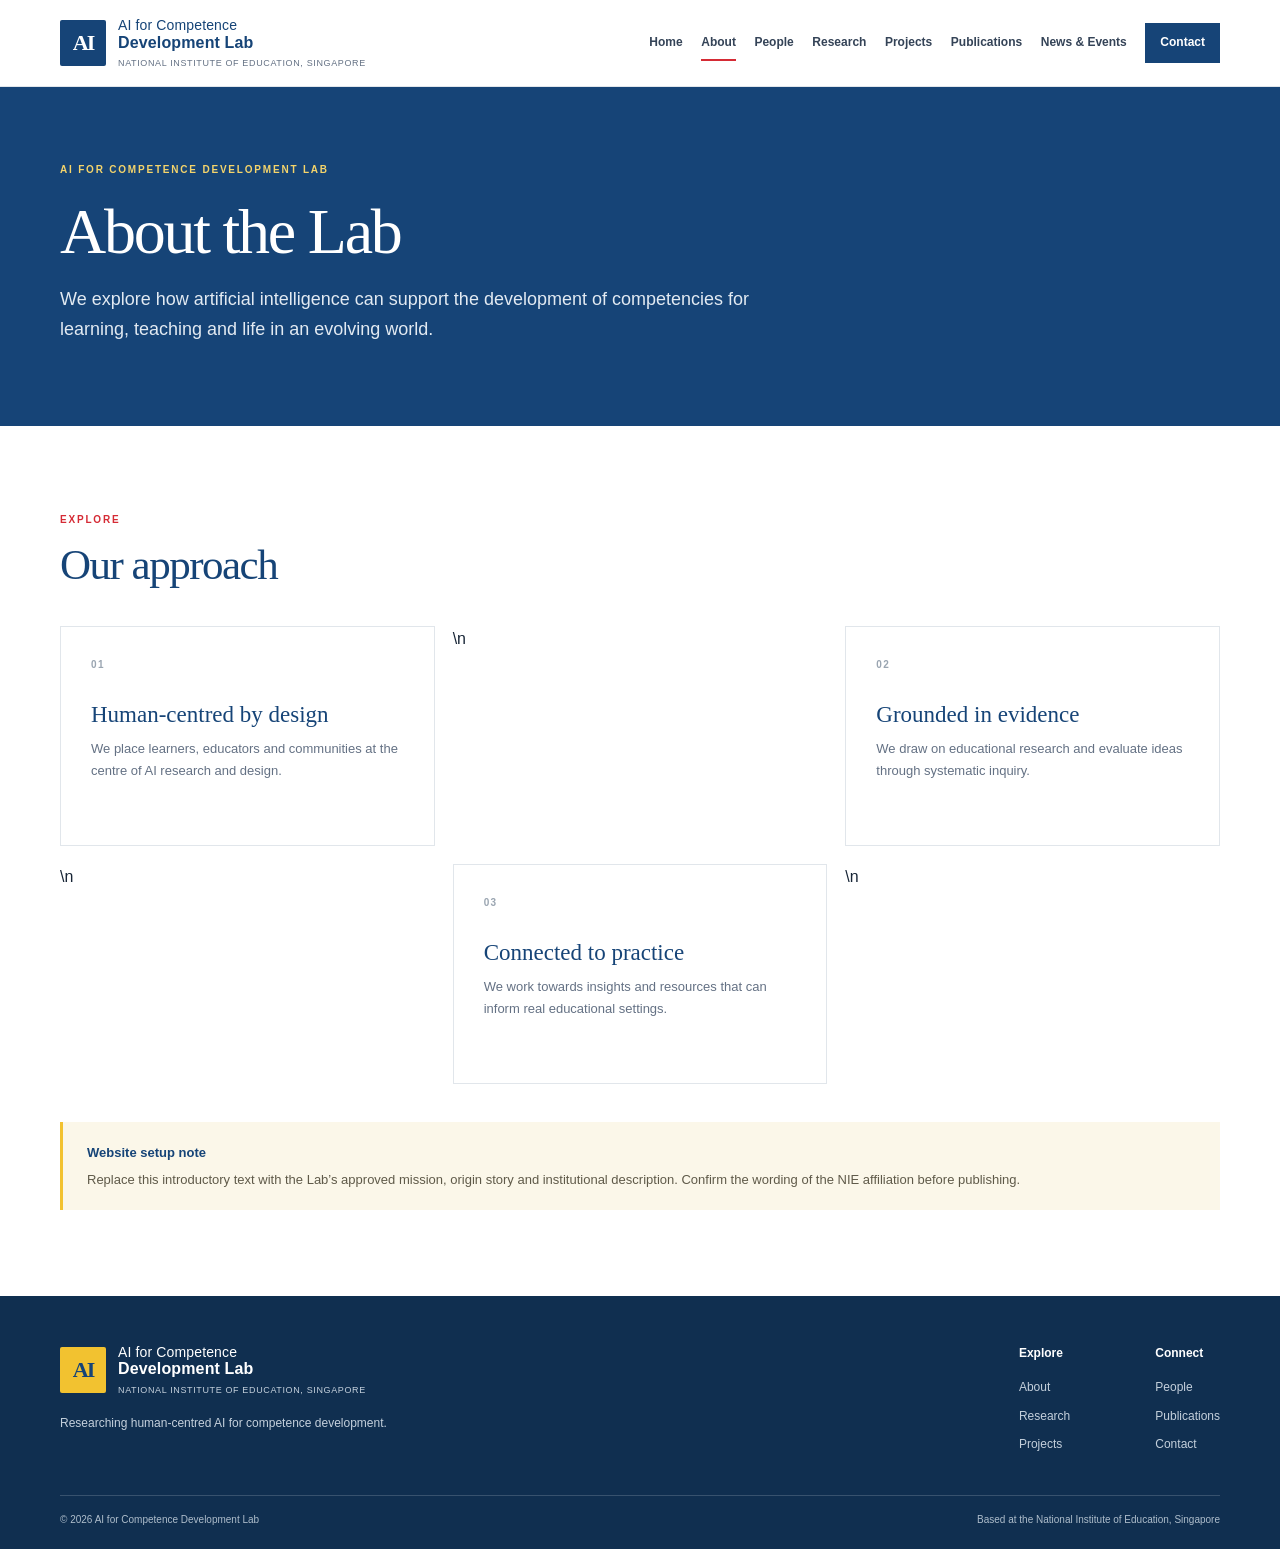
==== about.html @ 262299e7 "update 1" ====
<!doctype html>
<html lang="en">
<head>
  <meta charset="utf-8">
  <meta name="viewport" content="width=device-width, initial-scale=1">
  <meta name="description" content="AI for Competence Development Lab at the National Institute of Education, Singapore.">
  <title>About | AI for Competence Development Lab</title>
  <link rel="stylesheet" href="assets/css/style.css">
  <script src="assets/js/main.js" defer></script>
</head>
<body>
  <a class="skip-link" href="#main">Skip to content</a>
  <header class="site-header"><div class="container header-inner">
    <a class="brand" href="index.html" aria-label="AI for Competence Development Lab home"><span class="brand-mark">AI</span><span class="brand-name">AI for Competence<br><strong>Development Lab</strong><small>National Institute of Education, Singapore</small></span></a>
    <button class="nav-toggle" aria-expanded="false" aria-controls="primary-nav" aria-label="Open navigation"><span></span><span></span><span></span></button>
    <nav id="primary-nav" class="primary-nav" aria-label="Main navigation">
      <a href="index.html">Home</a><a href="about.html" aria-current="page">About</a><a href="people.html" >People</a><a href="research.html" >Research</a><a href="projects.html" >Projects</a><a href="publications.html" >Publications</a><a href="news.html" >News &amp; Events</a><a class="nav-contact" href="contact.html" >Contact</a>
    </nav>
  </div></header>

  <main id="main">
    <section class="page-hero"><div class="container"><p class="eyebrow">AI FOR COMPETENCE DEVELOPMENT LAB</p><h1>About the Lab</h1><p class="page-lead">We explore how artificial intelligence can support the development of competencies for learning, teaching and life in an evolving world.</p></div></section>
    <section class="section"><div class="container">
      <div class="section-heading"><div><p class="eyebrow">EXPLORE</p><h2>Our approach</h2></div></div>
      <div class="content-grid"><article class="content-card"><span class="card-number">01</span><h3>Human-centred by design</h3><p>We place learners, educators and communities at the centre of AI research and design.</p></article>\n<article class="content-card"><span class="card-number">02</span><h3>Grounded in evidence</h3><p>We draw on educational research and evaluate ideas through systematic inquiry.</p></article>\n<article class="content-card"><span class="card-number">03</span><h3>Connected to practice</h3><p>We work towards insights and resources that can inform real educational settings.</p></article>\n</div>
      <div class="editor-note"><strong>Website setup note</strong><p>Replace this introductory text with the Lab’s approved mission, origin story and institutional description. Confirm the wording of the NIE affiliation before publishing.</p></div>
    </div></section>
  </main>
  <footer class="site-footer"><div class="container footer-main"><div><a class="brand brand-footer" href="index.html"><span class="brand-mark">AI</span><span class="brand-name">AI for Competence<br><strong>Development Lab</strong><small>National Institute of Education, Singapore</small></span></a><p class="footer-note">Researching human-centred AI for competence development.</p></div><div class="footer-links"><div><strong>Explore</strong><a href="about.html">About</a><a href="research.html">Research</a><a href="projects.html">Projects</a></div><div><strong>Connect</strong><a href="people.html">People</a><a href="publications.html">Publications</a><a href="contact.html">Contact</a></div></div></div><div class="container footer-bottom"><span>© <span data-year></span> AI for Competence Development Lab</span><span>Based at the National Institute of Education, Singapore</span></div></footer>
</body>
</html>
---- assets/css/style.css ----
:root{
  --nie-blue:#164477; --nie-blue-dark:#102f50; --nie-red:#d52b35; --nie-gold:#f2c230;
  --ink:#172536; --muted:#647184; --paper:#fff; --soft:#f4f6f8; --line:#e1e6eb;
  --max:1160px; --serif:Georgia,"Times New Roman",serif; --sans:Arial,Helvetica,sans-serif;
}
*{box-sizing:border-box}html{scroll-behavior:smooth}body{margin:0;background:var(--paper);color:var(--ink);font-family:var(--sans);line-height:1.65}
a{color:inherit;text-decoration:none}a:hover{color:var(--nie-red)}.container{width:min(var(--max),calc(100% - 48px));margin-inline:auto}
.skip-link{position:absolute;left:-999px;top:8px;background:#fff;padding:10px;z-index:99}.skip-link:focus{left:8px}
.site-header{height:auto;min-height:86px;background:#fff;border-bottom:1px solid var(--line);position:sticky;top:0;z-index:20}
.header-inner{min-height:86px;display:flex;align-items:center;justify-content:space-between;gap:28px}
.brand{display:flex;align-items:center;gap:12px;flex-shrink:0;color:var(--nie-blue)}
.brand-mark{display:grid;place-items:center;width:46px;height:46px;background:var(--nie-blue);color:white;font-family:var(--serif);font-size:22px;font-weight:bold;border-radius:2px;letter-spacing:-2px}
.brand-name{font-size:14px;line-height:1.18;letter-spacing:.01em}.brand-name strong{font-size:16px}.brand-name small{display:block;color:var(--muted);font-size:9px;letter-spacing:.07em;text-transform:uppercase;margin-top:6px}
.primary-nav{display:flex;align-items:center;gap:clamp(10px,1.45vw,22px);font-size:12px;font-weight:700;color:#344357}
.primary-nav a{padding:10px 0;white-space:nowrap;position:relative}.primary-nav a[aria-current=page]:after{content:"";position:absolute;bottom:2px;left:0;right:0;height:2px;background:var(--nie-red)}
.primary-nav .nav-contact{background:var(--nie-blue);color:white;padding:10px 15px}.primary-nav .nav-contact:hover{background:var(--nie-red);color:white}
.nav-toggle{display:none;background:none;border:0;padding:8px}.nav-toggle span{display:block;width:23px;height:2px;background:var(--nie-blue);margin:5px}
.hero{background:var(--nie-blue);color:white;overflow:hidden;position:relative}
.hero-grid{min-height:490px;display:grid;grid-template-columns:1.15fr .85fr;align-items:center;gap:35px;padding-block:70px}
.eyebrow{font-size:10px;letter-spacing:.18em;font-weight:800;color:var(--nie-red);margin:0 0 18px}.hero .eyebrow{color:#f7d66e}
h1,h2,h3,p{margin-top:0}h1,h2{font-family:var(--serif);font-weight:400;letter-spacing:-.035em;line-height:1.1}
.hero h1{font-size:clamp(43px,5.5vw,70px);max-width:680px;margin-bottom:22px}.hero h1 em{color:#f5cf55;font-style:normal}
.hero-lead{font-size:18px;color:#e2eaf2;max-width:590px;line-height:1.65}
.hero-actions{display:flex;align-items:center;gap:25px;margin-top:32px}.button{display:inline-flex;align-items:center;gap:18px;padding:13px 18px;font-size:12px;font-weight:700;transition:.2s}.button-light{background:white;color:var(--nie-blue)}.button-light:hover{background:var(--nie-gold);color:var(--nie-blue)}
.text-link{font-size:12px;font-weight:700}.text-link-light{color:white}.text-link-light:hover{color:var(--nie-gold)}
.hero-art{height:340px;position:relative;display:grid;place-items:center}.core{width:132px;height:132px;border-radius:50%;background:var(--nie-gold);color:var(--nie-blue);display:grid;place-items:center;font: bold 58px var(--serif);z-index:2;box-shadow:0 0 0 18px #ffffff12}
.orbit{position:absolute;border:1px solid #ffffff50;border-radius:50%;width:270px;height:270px;transform:rotate(-25deg)}.orbit-two{width:370px;height:190px;transform:rotate(40deg);border-color:#ffffff35}
.orbit-label{position:absolute;font-size:10px;font-weight:bold;letter-spacing:.18em;color:#fff}.label-one{top:37px;left:20%}.label-two{right:5%;top:48%}.label-three{bottom:34px;left:24%}
.art-dot{position:absolute;width:13px;height:13px;border-radius:50%;background:var(--nie-red)}.dot-one{top:25%;right:20%}.dot-two{bottom:20%;right:30%;background:var(--nie-gold)}.dot-three{left:12%;bottom:40%;background:#fff}
.hero-bottom{border-top:1px solid #ffffff30}.hero-bottom .container{display:flex;justify-content:space-between;padding-block:13px;font-size:10px;letter-spacing:.1em;text-transform:uppercase;color:#d4dfeb}
.section{padding:86px 0}.section-intro{padding-block:100px}.intro-grid{display:grid;grid-template-columns:.9fr 1.1fr;gap:10%}.section h2{font-size:clamp(34px,4vw,48px);color:var(--nie-blue);max-width:600px;margin-bottom:0}.large-copy{font-family:var(--serif);font-size:23px;line-height:1.45;color:#263c53}.intro-grid p:not(.large-copy){color:var(--muted);max-width:650px}
.arrow-link{display:inline-flex;gap:18px;align-items:center;color:var(--nie-blue);font-size:12px;font-weight:800;margin-top:14px}.arrow-link span{color:var(--nie-red);font-size:18px}
.section-tint{background:var(--soft)}.section-heading{display:flex;align-items:end;justify-content:space-between;gap:30px;margin-bottom:38px}.section-heading .eyebrow{margin-bottom:12px}.section-heading h2{font-size:clamp(32px,3.6vw,43px);max-width:650px}
.feature-grid{display:grid;grid-template-columns:repeat(3,1fr);gap:18px}.feature-card,.content-card{background:#fff;padding:30px;min-height:265px;position:relative;border:1px solid var(--line);transition:transform .2s,box-shadow .2s}.feature-card:hover,.content-card:hover{transform:translateY(-4px);box-shadow:0 14px 35px #102f5010}
.card-number{font-size:10px;letter-spacing:.14em;color:#9aa5b1;font-weight:bold}.feature-icon{width:44px;height:44px;display:grid;place-items:center;border-radius:50%;background:#e7eef5;color:var(--nie-blue);font-size:25px;margin:22px 0 16px}.feature-red{background:#f9e9ea;color:var(--nie-red)}.feature-gold{background:#fbf4dc;color:#9a7410}
.feature-card h3,.content-card h3{font:normal 23px var(--serif);color:var(--nie-blue);margin-bottom:10px}.feature-card p,.content-card p{font-size:13px;color:var(--muted);line-height:1.7}.card-link{position:absolute;bottom:25px;left:30px;font-size:11px;font-weight:bold;color:var(--nie-blue)}.card-link span{color:var(--nie-red);margin-left:8px}
.split-callout{display:grid;grid-template-columns:1fr .8fr;gap:12%;align-items:center}.split-callout p{color:var(--muted);font-size:15px}.button-blue{background:var(--nie-blue);color:#fff;margin-top:14px}.button-blue:hover{background:var(--nie-red);color:#fff}
.news-strip{background:#fafbfc;padding-top:72px;padding-bottom:80px}.empty-news{border-top:1px solid var(--line);border-bottom:1px solid var(--line);padding:25px 0;display:grid;grid-template-columns:150px 1fr 30px;gap:25px;align-items:center}.news-date{font-size:10px;letter-spacing:.13em;font-weight:bold;color:var(--nie-red)}.empty-news h3{font:normal 22px var(--serif);color:var(--nie-blue);margin-bottom:5px}.empty-news p{color:var(--muted);font-size:13px;margin:0}.empty-news>a{font-size:22px;color:var(--nie-red)}
.page-hero{background:var(--nie-blue);color:#fff;padding:75px 0 82px}.page-hero .eyebrow{color:#f4d46b}.page-hero h1{font-size:clamp(43px,5vw,64px);margin-bottom:18px}.page-lead{font-size:18px;color:#e2eaf2;max-width:760px;line-height:1.65;margin-bottom:0}
.content-grid{display:grid;grid-template-columns:repeat(3,1fr);gap:18px}.content-card{min-height:220px}.content-card .card-number{display:block;margin-bottom:28px}.editor-note{margin-top:38px;padding:20px 24px;background:#fbf7e9;border-left:3px solid var(--nie-gold);font-size:13px;color:#5f5a49}.editor-note strong{color:var(--nie-blue)}.editor-note p{margin:5px 0 0}
.site-footer{background:var(--nie-blue-dark);color:white;padding:48px 0 20px}.footer-main{display:flex;justify-content:space-between;gap:40px;padding-bottom:40px}.brand-footer{color:#fff}.brand-footer .brand-mark{background:var(--nie-gold);color:var(--nie-blue)}.brand-footer .brand-name small{color:#c4d0dc}.footer-note{font-size:12px;color:#c4d0dc;margin:18px 0 0}.footer-links{display:flex;gap:85px}.footer-links div{display:flex;flex-direction:column;gap:9px;font-size:12px;color:#c4d0dc}.footer-links strong{color:#fff;margin-bottom:5px}.footer-bottom{border-top:1px solid #ffffff2b;padding-top:16px;display:flex;justify-content:space-between;gap:20px;font-size:10px;color:#aebdcb}
@media(max-width:1050px){.primary-nav{gap:10px;font-size:11px}.brand-name{font-size:12px}.brand-name strong{font-size:14px}}
@media(max-width:850px){.header-inner{min-height:76px}.nav-toggle{display:block}.primary-nav{display:none;position:absolute;top:76px;left:0;right:0;background:white;padding:15px 24px 22px;border-bottom:1px solid var(--line);box-shadow:0 12px 20px #102f5010;align-items:stretch;flex-direction:column;gap:2px}.primary-nav.is-open{display:flex}.primary-nav a{padding:10px 0}.primary-nav .nav-contact{padding:10px 14px;align-self:flex-start;margin-top:7px}.hero-grid{grid-template-columns:1fr;gap:0;padding-block:65px}.hero-art{height:260px;max-width:500px;width:100%;margin:0 auto}.hero h1{max-width:720px}.intro-grid,.split-callout{grid-template-columns:1fr;gap:30px}.feature-grid,.content-grid{grid-template-columns:repeat(2,1fr)}.section{padding:68px 0}}
@media(max-width:560px){.container{width:min(var(--max),calc(100% - 36px))}.brand-mark{width:40px;height:40px}.brand-name{font-size:11px}.brand-name strong{font-size:13px}.brand-name small{font-size:8px}.hero-grid{padding-top:55px}.hero h1{font-size:43px}.hero-lead{font-size:16px}.hero-actions{align-items:flex-start;flex-direction:column;gap:16px}.hero-art{height:230px;transform:scale(.88);margin-block:-5px}.hero-bottom .container{gap:10px;flex-direction:column}.section-intro{padding-block:70px}.section-heading{align-items:flex-start;flex-direction:column;gap:8px}.feature-grid,.content-grid{grid-template-columns:1fr}.feature-card{min-height:245px}.empty-news{grid-template-columns:1fr 25px;gap:5px 15px}.news-date{grid-column:1/-1}.empty-news>div{grid-column:1}.empty-news>a{grid-column:2;grid-row:2}.footer-main{flex-direction:column}.footer-links{gap:55px}.footer-bottom{flex-direction:column;gap:5px}}
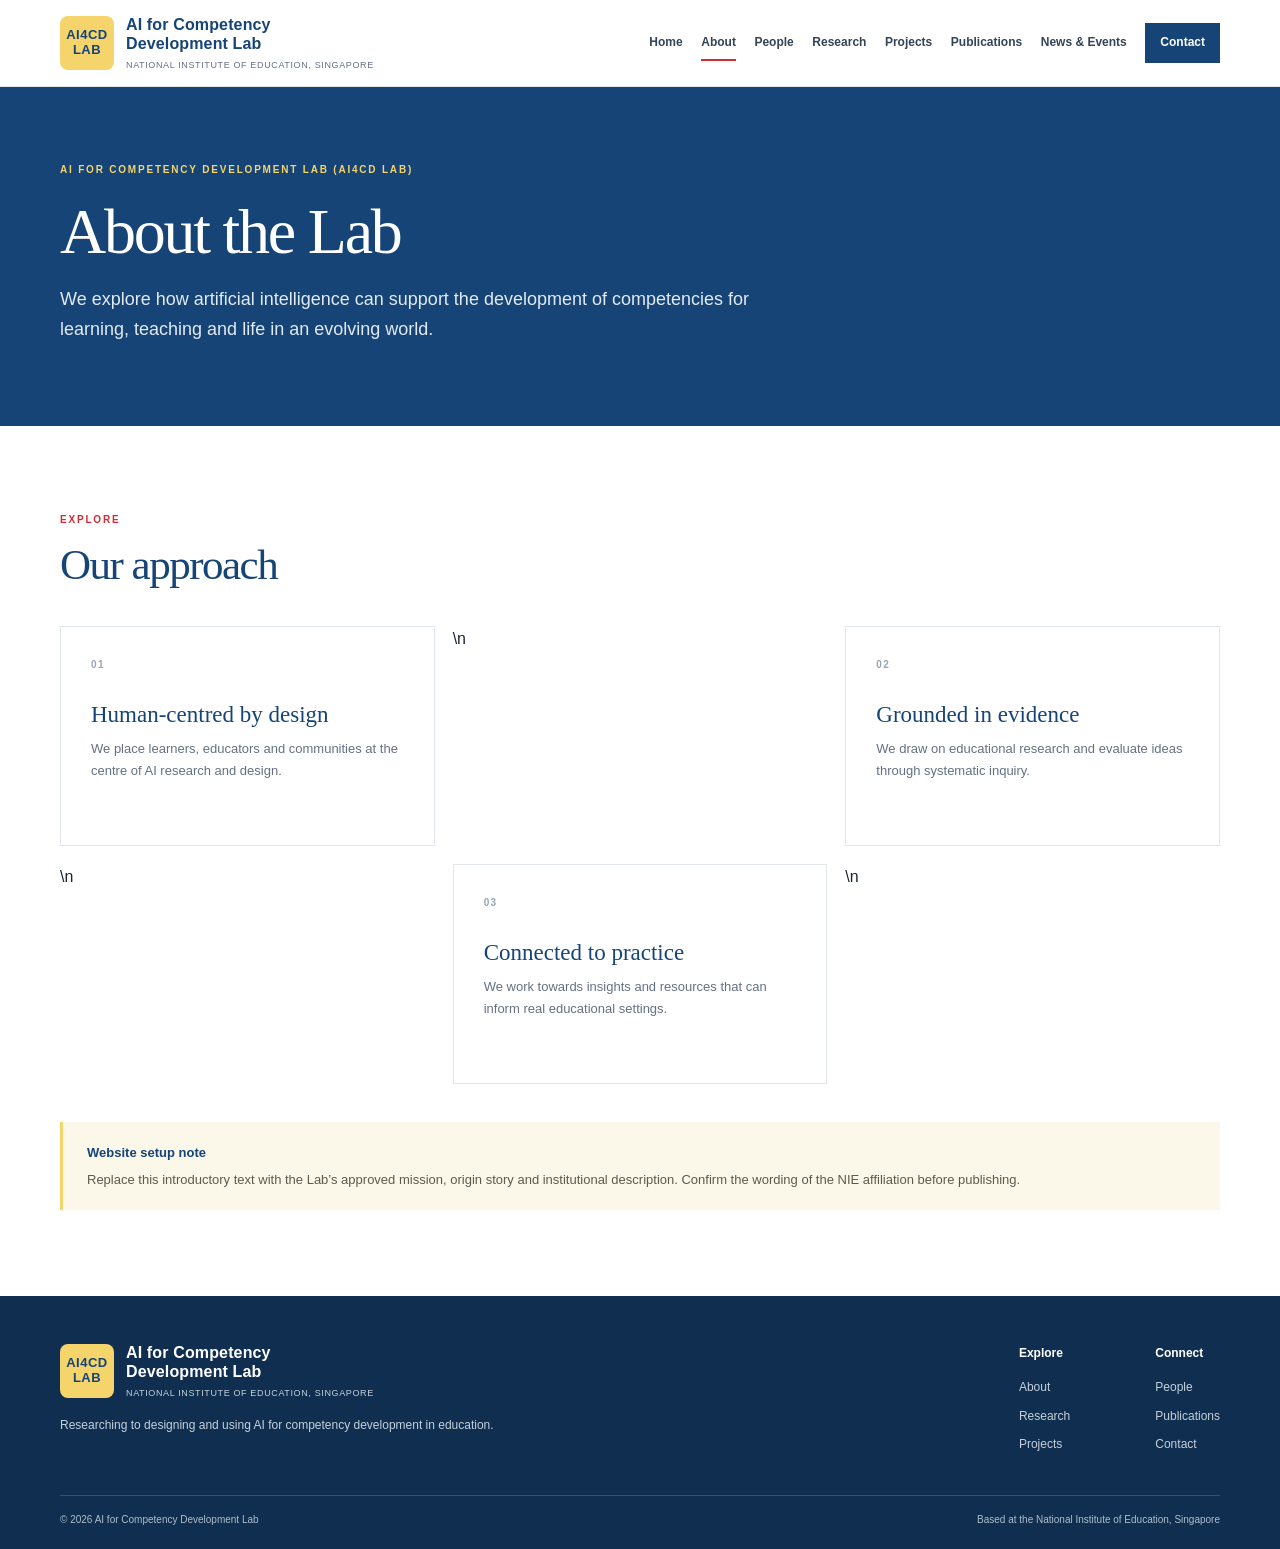
==== commit 33a3664f: "update 2" ====
--- a/about.html
+++ b/about.html
@@ -3,15 +3,15 @@
 <head>
   <meta charset="utf-8">
   <meta name="viewport" content="width=device-width, initial-scale=1">
-  <meta name="description" content="AI for Competence Development Lab at the National Institute of Education, Singapore.">
-  <title>About | AI for Competence Development Lab</title>
+  <meta name="description" content="AI for Competency Development Lab (AI4CD).">
+  <title>About | AI for Competency Development Lab</title>
   <link rel="stylesheet" href="assets/css/style.css">
   <script src="assets/js/main.js" defer></script>
 </head>
 <body>
   <a class="skip-link" href="#main">Skip to content</a>
   <header class="site-header"><div class="container header-inner">
-    <a class="brand" href="index.html" aria-label="AI for Competence Development Lab home"><span class="brand-mark">AI</span><span class="brand-name">AI for Competence<br><strong>Development Lab</strong><small>National Institute of Education, Singapore</small></span></a>
+    <a class="brand" href="index.html" aria-label="AI for Competency Development Lab (AI4CD) home"><span class="brand-mark">AI4CD LAB</span><span class="brand-name"><strong>AI for Competency<br>Development Lab</strong><small>National Institute of Education, Singapore</small></span></a>
     <button class="nav-toggle" aria-expanded="false" aria-controls="primary-nav" aria-label="Open navigation"><span></span><span></span><span></span></button>
     <nav id="primary-nav" class="primary-nav" aria-label="Main navigation">
       <a href="index.html">Home</a><a href="about.html" aria-current="page">About</a><a href="people.html" >People</a><a href="research.html" >Research</a><a href="projects.html" >Projects</a><a href="publications.html" >Publications</a><a href="news.html" >News &amp; Events</a><a class="nav-contact" href="contact.html" >Contact</a>
@@ -19,13 +19,13 @@
   </div></header>
 
   <main id="main">
-    <section class="page-hero"><div class="container"><p class="eyebrow">AI FOR COMPETENCE DEVELOPMENT LAB</p><h1>About the Lab</h1><p class="page-lead">We explore how artificial intelligence can support the development of competencies for learning, teaching and life in an evolving world.</p></div></section>
+    <section class="page-hero"><div class="container"><p class="eyebrow">AI FOR COMPETENCY DEVELOPMENT LAB (AI4CD LAB)</p><h1>About the Lab</h1><p class="page-lead">We explore how artificial intelligence can support the development of competencies for learning, teaching and life in an evolving world.</p></div></section>
     <section class="section"><div class="container">
       <div class="section-heading"><div><p class="eyebrow">EXPLORE</p><h2>Our approach</h2></div></div>
       <div class="content-grid"><article class="content-card"><span class="card-number">01</span><h3>Human-centred by design</h3><p>We place learners, educators and communities at the centre of AI research and design.</p></article>\n<article class="content-card"><span class="card-number">02</span><h3>Grounded in evidence</h3><p>We draw on educational research and evaluate ideas through systematic inquiry.</p></article>\n<article class="content-card"><span class="card-number">03</span><h3>Connected to practice</h3><p>We work towards insights and resources that can inform real educational settings.</p></article>\n</div>
       <div class="editor-note"><strong>Website setup note</strong><p>Replace this introductory text with the Lab’s approved mission, origin story and institutional description. Confirm the wording of the NIE affiliation before publishing.</p></div>
     </div></section>
   </main>
-  <footer class="site-footer"><div class="container footer-main"><div><a class="brand brand-footer" href="index.html"><span class="brand-mark">AI</span><span class="brand-name">AI for Competence<br><strong>Development Lab</strong><small>National Institute of Education, Singapore</small></span></a><p class="footer-note">Researching human-centred AI for competence development.</p></div><div class="footer-links"><div><strong>Explore</strong><a href="about.html">About</a><a href="research.html">Research</a><a href="projects.html">Projects</a></div><div><strong>Connect</strong><a href="people.html">People</a><a href="publications.html">Publications</a><a href="contact.html">Contact</a></div></div></div><div class="container footer-bottom"><span>© <span data-year></span> AI for Competence Development Lab</span><span>Based at the National Institute of Education, Singapore</span></div></footer>
+  <footer class="site-footer"><div class="container footer-main"><div><a class="brand brand-footer" href="index.html"><span class="brand-mark">AI4CD LAB</span><span class="brand-name"><strong>AI for Competency<br>Development Lab</strong><small>National Institute of Education, Singapore</small></span></a><p class="footer-note">Researching to designing and using AI for competency development in education.</p></div><div class="footer-links"><div><strong>Explore</strong><a href="about.html">About</a><a href="research.html">Research</a><a href="projects.html">Projects</a></div><div><strong>Connect</strong><a href="people.html">People</a><a href="publications.html">Publications</a><a href="contact.html">Contact</a></div></div></div><div class="container footer-bottom"><span>© <span data-year></span> AI for Competency Development Lab</span><span>Based at the National Institute of Education, Singapore</span></div></footer>
 </body>
 </html>
--- a/assets/css/style.css
+++ b/assets/css/style.css
@@ -1,5 +1,5 @@
 :root{
-  --nie-blue:#164477; --nie-blue-dark:#102f50; --nie-red:#d52b35; --nie-gold:#f2c230;
+  --nie-blue:#164477; --nie-blue-dark:#102f50; --nie-red:#d52b35; --nie-gold:#f4d46b;
   --ink:#172536; --muted:#647184; --paper:#fff; --soft:#f4f6f8; --line:#e1e6eb;
   --max:1160px; --serif:Georgia,"Times New Roman",serif; --sans:Arial,Helvetica,sans-serif;
 }
@@ -9,7 +9,23 @@
 .site-header{height:auto;min-height:86px;background:#fff;border-bottom:1px solid var(--line);position:sticky;top:0;z-index:20}
 .header-inner{min-height:86px;display:flex;align-items:center;justify-content:space-between;gap:28px}
 .brand{display:flex;align-items:center;gap:12px;flex-shrink:0;color:var(--nie-blue)}
-.brand-mark{display:grid;place-items:center;width:46px;height:46px;background:var(--nie-blue);color:white;font-family:var(--serif);font-size:22px;font-weight:bold;border-radius:2px;letter-spacing:-2px}
+.brand-mark {
+    width: 54px;
+    height: 54px;
+    min-width: 54px;
+    display: flex;
+    align-items: center;
+    justify-content: center;
+    flex-direction: column;
+    text-align: center;
+    line-height: 1.15;
+    font-size: 13px;
+    font-weight: 800;
+    letter-spacing: 0.5px;
+    border-radius: 8px;
+    background: var(--nie-gold);
+    color: var(--nie-blue);
+}
 .brand-name{font-size:14px;line-height:1.18;letter-spacing:.01em}.brand-name strong{font-size:16px}.brand-name small{display:block;color:var(--muted);font-size:9px;letter-spacing:.07em;text-transform:uppercase;margin-top:6px}
 .primary-nav{display:flex;align-items:center;gap:clamp(10px,1.45vw,22px);font-size:12px;font-weight:700;color:#344357}
 .primary-nav a{padding:10px 0;white-space:nowrap;position:relative}.primary-nav a[aria-current=page]:after{content:"";position:absolute;bottom:2px;left:0;right:0;height:2px;background:var(--nie-red)}
